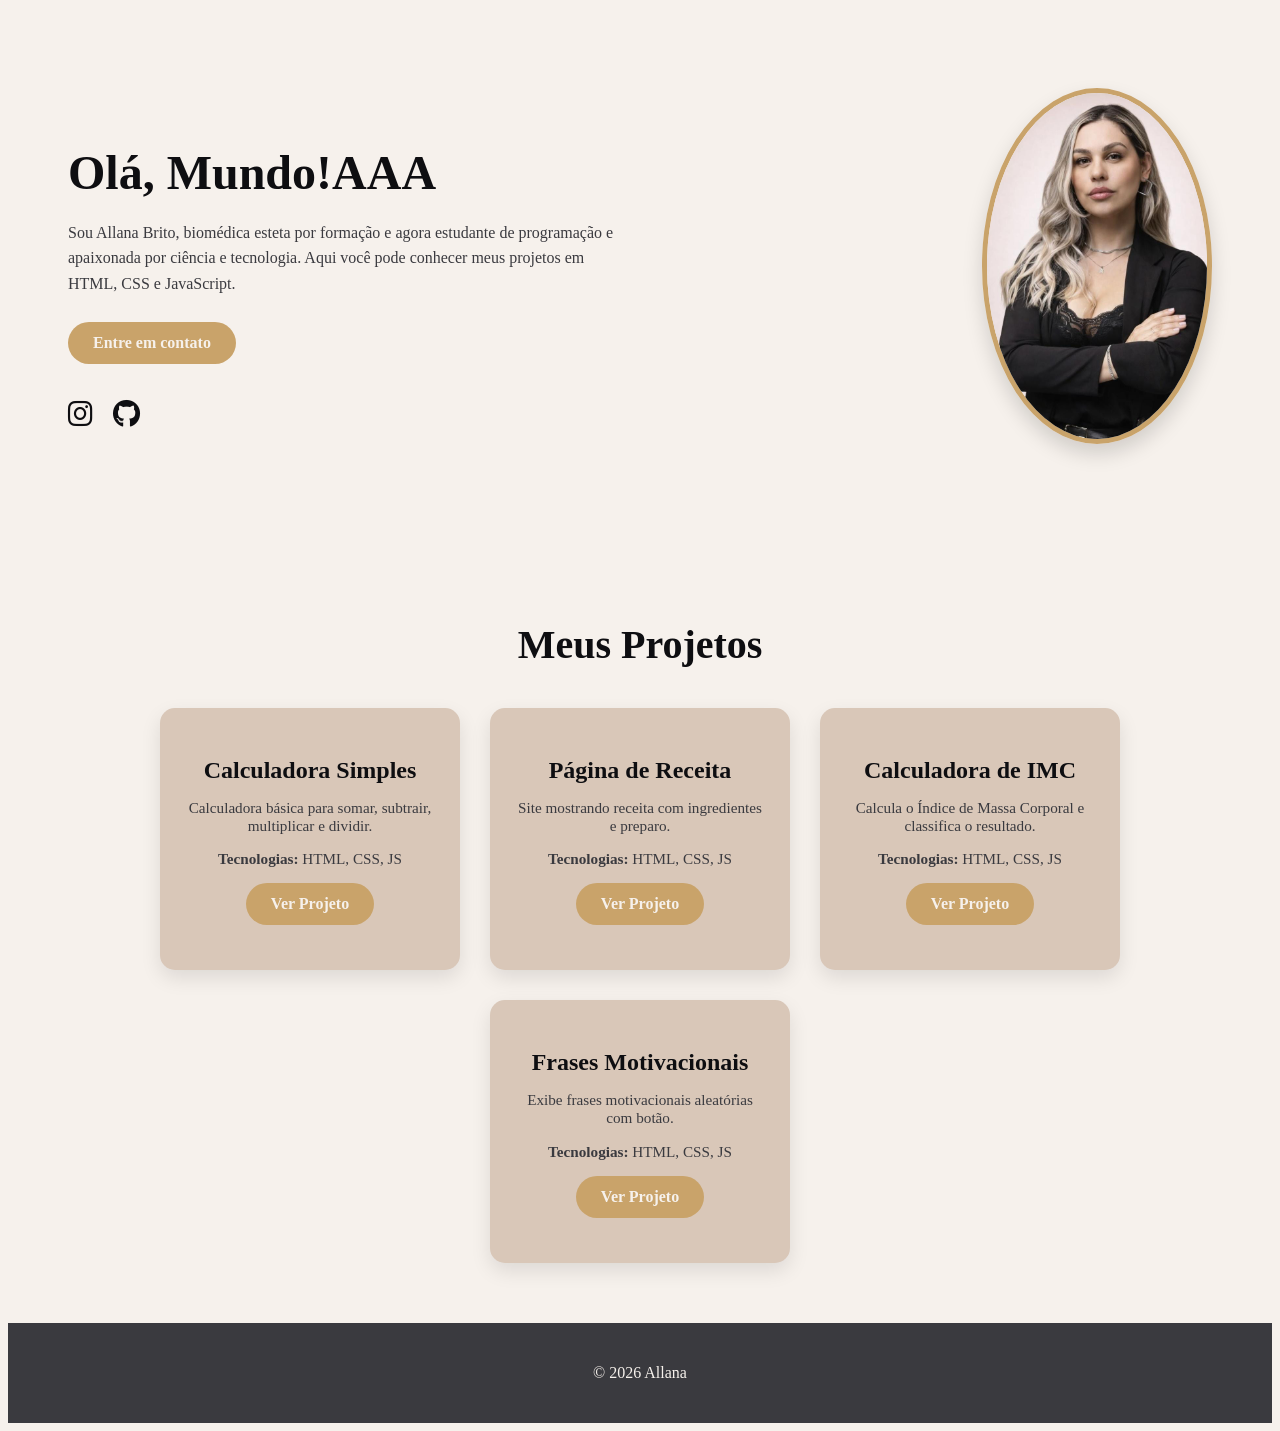
==== index.html @ 39d4d3b6 "meu primeiro commit" ====
<!DOCTYPE html>
<html lang="pt-BR">
<head>
<meta charset="UTF-8">
<meta name="viewport" content="width=device-width, initial-scale=1.0">
<title>Portfólio Allana</title>
<link rel="stylesheet" href="style.css">
<link rel="stylesheet" href="https://cdnjs.cloudflare.com/ajax/libs/font-awesome/6.5.0/css/all.min.css">
</head>
<body>

<!-- Hero Section -->
<section id="sobre" class="hero">
    <div class="hero-texto">
        <h1>Olá, Mundo!AAA</h1>
        <p>Sou Allana Brito, biomédica esteta por formação e agora estudante de programação e apaixonada por ciência e tecnologia. Aqui você pode conhecer meus projetos em HTML, CSS e JavaScript.</p>
        <a href="mailto: allanabrito@hotmail.com" class="botao">Entre em contato</a>
        <div class="redes">
            <a href="https://www.instagram.com/allanabrito_nana?igsh=MTM5dHJxdHVqY3p0cQ==" target="_blank"><i class="fab fa-instagram"></i></a>
            <a href="https://github.com/seuusuario" target="_blank"><i class="fab fa-github"></i></a>
        </div>
    </div>
    <div class="hero-foto">
        <img src="img/allanacerto.jpeg" alt="Foto Allana" class="foto">
    </div>
</section>

<!-- Projetos -->
<section id="projetos">
    <h2>Meus Projetos</h2>
    <div class="cards">

        <div class="card">
            <h3>Calculadora Simples</h3>
            <p>Calculadora básica para somar, subtrair, multiplicar e dividir.</p>
            <p><strong>Tecnologias:</strong> HTML, CSS, JS</p>
            <a href="calculadora/index.html" class="botao">Ver Projeto</a>
        </div>

        <div class="card">
            <h3>Página de Receita</h3>
            <p>Site mostrando receita com ingredientes e preparo.</p>
            <p><strong>Tecnologias:</strong> HTML, CSS, JS</p>
            <a href="receita/index.html" class="botao">Ver Projeto</a>
        </div>

        <div class="card">
            <h3>Calculadora de IMC</h3>
            <p>Calcula o Índice de Massa Corporal e classifica o resultado.</p>
            <p><strong>Tecnologias:</strong> HTML, CSS, JS</p>
            <a href="imc/index.html" class="botao">Ver Projeto</a>
        </div>

        <div class="card">
            <h3>Frases Motivacionais</h3>
            <p>Exibe frases motivacionais aleatórias com botão.</p>
            <p><strong>Tecnologias:</strong> HTML, CSS, JS</p>
            <a href="frases/index.html" class="botao">Ver Projeto</a>
        </div>

    </div>
</section>

<footer>
    <p>©️ 2026 Allana</p>
</footer>

</body>
</html>
---- style.css ----
:root {
    --preto-veludo: #0E0E11;
    --marfim-luxo: #F6F1EC;
    --dourado-champagne: #C9A36A;
    --nude-cientifico: #D9C7B8;
    --grafite-medico: #3A3A3F;
}

•⁠ ⁠{
    margin:0; padding:0; box-sizing:border-box; font-family:'Montserrat', sans-serif;
}

body {
    background-color:var(--marfim-luxo); color:var(--preto-veludo);
}

.hero {
    display:flex; align-items:center; justify-content:space-between; padding:80px 60px; gap:50px;
}

.hero-texto {
    max-width:550px;
}

.hero-texto h1 {
    font-family:'Playfair Display', serif; font-size:3rem; margin-bottom:20px;
}

.hero-texto p {
    color:var(--grafite-medico); line-height:1.6; margin-bottom:25px;
}

.botao {
    display:inline-block; padding:12px 25px; background-color:var(--dourado-champagne); color:var(--marfim-luxo); border-radius:30px; text-decoration:none; font-weight:bold; transition:0.3s; margin-bottom:20px;
}

.botao:hover {
    background-color:var(--preto-veludo); color:var(--marfim-luxo);
}

.redes {font-size:28px; display:flex; gap:20px; margin-top:15px;}
.redes a {color:var(--preto-veludo); transition:0.3s;}
.redes a:hover {color:var(--dourado-champagne);}
.hero-foto .foto {width:220px; border-radius:50%; border:5px solid var(--dourado-champagne); box-shadow:0 10px 20px rgba(0,0,0,0.15); transition:0.3s;}
.hero-foto .foto:hover {transform:scale(1.05);}
#projetos {padding:60px 40px; text-align:center;}
#projetos h2 {font-family:'Playfair Display', serif; font-size:2.5rem; margin-bottom:40px;}
.cards {display:flex; flex-wrap:wrap; justify-content:center; gap:30px;}
.card {background-color:var(--nude-cientifico); padding:25px; border-radius:15px; width:250px; box-shadow:0 8px 20px rgba(0,0,0,0.1); transition:transform 0.3s;}
.card:hover {transform:translateY(-5px);}
.card h3 {font-family:'Playfair Display', serif; font-size:1.5rem; margin-bottom:15px;}
.card p {font-size:0.95rem; margin-bottom:15px; color:var(--grafite-medico);}
footer {text-align:center; padding:25px 0; background-color:var(--grafite-medico); color:var(--marfim-luxo);}
@media screen and (max-width:900px){.hero{flex-direction:column-reverse;text-align:center;}.hero-foto .foto{margin-bottom:20px;}.cards{flex-direction:column;align-items:center;}}
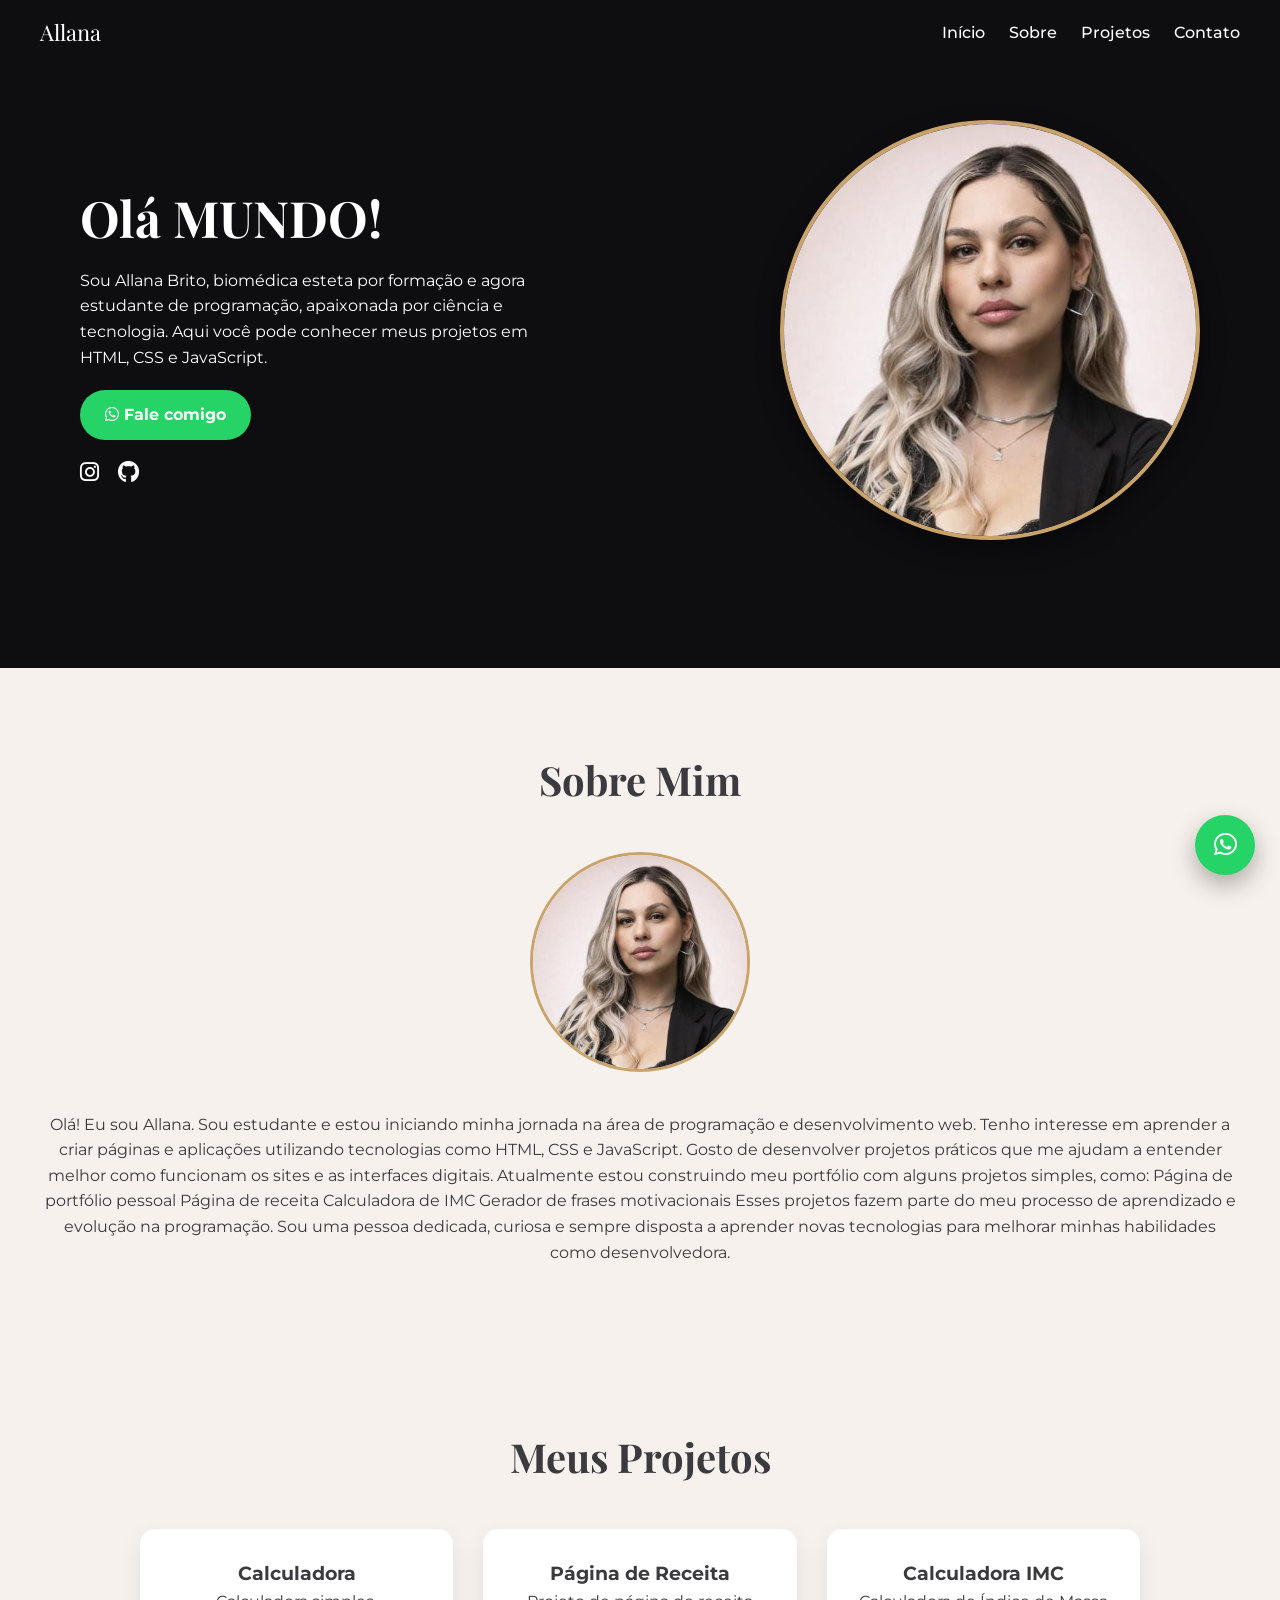
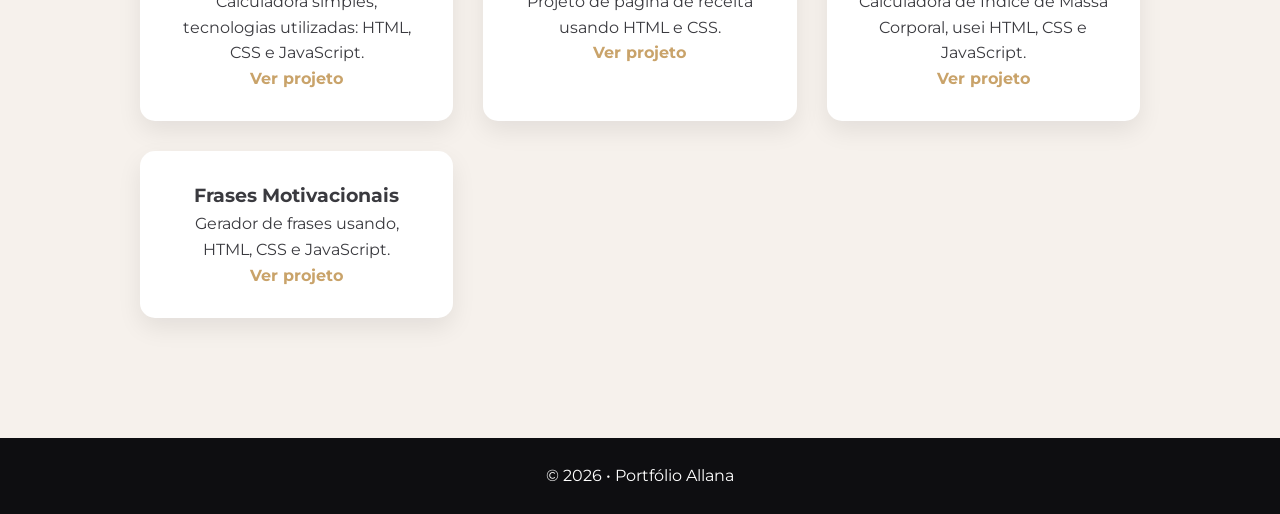
==== commit 3a1ce278: "novos configurações de desing" ====
--- a/index.html
+++ b/index.html
@@ -1,69 +1,196 @@
 <!DOCTYPE html>
-<html lang="pt-BR">
+<html lang="pt-br">
+
 <head>
+
 <meta charset="UTF-8">
 <meta name="viewport" content="width=device-width, initial-scale=1.0">
+
 <title>Portfólio Allana</title>
+
 <link rel="stylesheet" href="style.css">
+
+<link href="https://fonts.googleapis.com/css2?family=Playfair+Display:wght@600&family=Montserrat:wght@300;400;600&display=swap" rel="stylesheet">
+
 <link rel="stylesheet" href="https://cdnjs.cloudflare.com/ajax/libs/font-awesome/6.5.0/css/all.min.css">
+
 </head>
+
 <body>
 
-<!-- Hero Section -->
-<section id="sobre" class="hero">
-    <div class="hero-texto">
-        <h1>Olá, Mundo!AAA</h1>
-        <p>Sou Allana Brito, biomédica esteta por formação e agora estudante de programação e apaixonada por ciência e tecnologia. Aqui você pode conhecer meus projetos em HTML, CSS e JavaScript.</p>
-        <a href="mailto: allanabrito@hotmail.com" class="botao">Entre em contato</a>
-        <div class="redes">
-            <a href="https://www.instagram.com/allanabrito_nana?igsh=MTM5dHJxdHVqY3p0cQ==" target="_blank"><i class="fab fa-instagram"></i></a>
-            <a href="https://github.com/seuusuario" target="_blank"><i class="fab fa-github"></i></a>
-        </div>
-    </div>
-    <div class="hero-foto">
-        <img src="img/allanacerto.jpeg" alt="Foto Allana" class="foto">
-    </div>
+<!-- NAVBAR -->
+
+<header class="navbar">
+
+<div class="logo">Allana</div>
+
+<nav>
+
+<a href="#inicio">Início</a>
+<a href="#sobre">Sobre</a>
+<a href="#projetos">Projetos</a>
+<a href="#contato">Contato</a>
+
+</nav>
+
+</header>
+
+<!-- HERO -->
+
+<section class="hero" id="inicio">
+
+<div class="hero-texto">
+
+<h1>Olá MUNDO!</h1>
+
+<p>Sou Allana Brito, biomédica esteta por formação e agora estudante de programação, apaixonada por ciência e tecnologia. Aqui você pode conhecer meus projetos em HTML, CSS e JavaScript.</p>
+
+<a class="botao-whatsapp" href="https://wa.me/5547996802357" target="_blank">
+
+<i class="fa-brands fa-whatsapp"></i>
+Fale comigo
+
+</a>
+
+<div class="redes">
+
+<a href="https://www.instagram.com/allanabrito_nana?igsh=MTM5dHJxdHVqY3p0cQ=="><i class="fa-brands fa-instagram"></i></a>
+
+<a href="https://github.com/allanabrito"><i class="fa-brands fa-github"></i></a>
+
+</div>
+
+</div>
+
+<div class="hero-foto">
+
+<img src="img/allanacerto.jpeg" alt="Allana">
+
+</div>
+
 </section>
 
-<!-- Projetos -->
-<section id="projetos">
-    <h2>Meus Projetos</h2>
-    <div class="cards">
+<!-- SOBRE -->
 
-        <div class="card">
-            <h3>Calculadora Simples</h3>
-            <p>Calculadora básica para somar, subtrair, multiplicar e dividir.</p>
-            <p><strong>Tecnologias:</strong> HTML, CSS, JS</p>
-            <a href="calculadora/index.html" class="botao">Ver Projeto</a>
-        </div>
+<section class="sobre reveal" id="sobre">
 
-        <div class="card">
-            <h3>Página de Receita</h3>
-            <p>Site mostrando receita com ingredientes e preparo.</p>
-            <p><strong>Tecnologias:</strong> HTML, CSS, JS</p>
-            <a href="receita/index.html" class="botao">Ver Projeto</a>
-        </div>
+<h2>Sobre Mim</h2>
 
-        <div class="card">
-            <h3>Calculadora de IMC</h3>
-            <p>Calcula o Índice de Massa Corporal e classifica o resultado.</p>
-            <p><strong>Tecnologias:</strong> HTML, CSS, JS</p>
-            <a href="imc/index.html" class="botao">Ver Projeto</a>
-        </div>
+<div class="sobre-container">
 
-        <div class="card">
-            <h3>Frases Motivacionais</h3>
-            <p>Exibe frases motivacionais aleatórias com botão.</p>
-            <p><strong>Tecnologias:</strong> HTML, CSS, JS</p>
-            <a href="frases/index.html" class="botao">Ver Projeto</a>
-        </div>
+<img src="img/allanacerto.jpeg" class="foto-sobre">
 
-    </div>
+<p>
+
+Olá! Eu sou Allana.
+
+Sou estudante e estou iniciando minha jornada na área de programação e desenvolvimento web.
+Tenho interesse em aprender a criar páginas e aplicações utilizando tecnologias como HTML, CSS e JavaScript. Gosto de desenvolver projetos práticos que me ajudam a entender melhor como funcionam os sites e as interfaces digitais.
+Atualmente estou construindo meu portfólio com alguns projetos simples, como:
+Página de portfólio pessoal
+Página de receita
+Calculadora de IMC
+Gerador de frases motivacionais
+Esses projetos fazem parte do meu processo de aprendizado e evolução na programação.
+Sou uma pessoa dedicada, curiosa e sempre disposta a aprender novas tecnologias para melhorar minhas habilidades como desenvolvedora.
+</p>
+
+</div>
+
 </section>
 
-<footer>
-    <p>©️ 2026 Allana</p>
+<!-- PROJETOS -->
+
+<section class="projetos reveal" id="projetos">
+
+<h2>Meus Projetos</h2>
+
+<div class="grid-projetos">
+
+<div class="card">
+
+<h3>Calculadora</h3>
+
+<p>Calculadora simples, tecnologias utilizadas: HTML, CSS e JavaScript.</p>
+
+<a href="calculadora/index.html">Ver projeto</a>
+
+</div>
+
+<div class="card">
+
+<h3>Página de Receita</h3>
+
+<p>Projeto de página de receita usando HTML e CSS.</p>
+
+<a href="receita/index.html">Ver projeto</a>
+
+</div>
+
+<div class="card">
+
+<h3>Calculadora IMC</h3>
+
+<p>Calculadora de Índice de Massa Corporal, usei HTML, CSS e JavaScript.</p>
+
+<a href="imc/index.html">Ver projeto</a>
+
+</div>
+
+<div class="card">
+
+<h3>Frases Motivacionais</h3>
+
+<p>Gerador de frases usando, HTML, CSS e JavaScript.</p>
+
+<a href="frases/index.html">Ver projeto</a>
+
+</div>
+
+</div>
+
+</section>
+
+<!-- FOOTER -->
+
+<footer id="contato">
+
+<p>©️ 2026 • Portfólio Allana</p>
+
 </footer>
 
+<!-- BOTÃO WHATSAPP FLUTUANTE -->
+
+<a href="https://wa.me/5547996802357" class="whatsapp-fixo" target="_blank">
+
+<i class="fa-brands fa-whatsapp"></i>
+
+</a>
+
+<!-- SCRIPT ANIMAÇÃO -->
+
+<script>
+
+window.addEventListener("scroll", function() {
+
+const reveals = document.querySelectorAll(".reveal");
+
+for (let i = 0; i < reveals.length; i++) {
+
+let windowHeight = window.innerHeight;
+let elementTop = reveals[i].getBoundingClientRect().top;
+let elementVisible = 100;
+
+if (elementTop < windowHeight - elementVisible) {
+reveals[i].classList.add("active");
+}
+
+}
+
+});
+
+</script>
+
 </body>
+
 </html>
--- a/style.css
+++ b/style.css
@@ -1,54 +1,287 @@
-:root {
-    --preto-veludo: #0E0E11;
-    --marfim-luxo: #F6F1EC;
-    --dourado-champagne: #C9A36A;
-    --nude-cientifico: #D9C7B8;
-    --grafite-medico: #3A3A3F;
-}
-
-•⁠ ⁠{
-    margin:0; padding:0; box-sizing:border-box; font-family:'Montserrat', sans-serif;
-}
-
-body {
-    background-color:var(--marfim-luxo); color:var(--preto-veludo);
-}
-
-.hero {
-    display:flex; align-items:center; justify-content:space-between; padding:80px 60px; gap:50px;
-}
-
-.hero-texto {
-    max-width:550px;
-}
-
-.hero-texto h1 {
-    font-family:'Playfair Display', serif; font-size:3rem; margin-bottom:20px;
-}
-
-.hero-texto p {
-    color:var(--grafite-medico); line-height:1.6; margin-bottom:25px;
-}
-
-.botao {
-    display:inline-block; padding:12px 25px; background-color:var(--dourado-champagne); color:var(--marfim-luxo); border-radius:30px; text-decoration:none; font-weight:bold; transition:0.3s; margin-bottom:20px;
-}
-
-.botao:hover {
-    background-color:var(--preto-veludo); color:var(--marfim-luxo);
-}
-
-.redes {font-size:28px; display:flex; gap:20px; margin-top:15px;}
-.redes a {color:var(--preto-veludo); transition:0.3s;}
-.redes a:hover {color:var(--dourado-champagne);}
-.hero-foto .foto {width:220px; border-radius:50%; border:5px solid var(--dourado-champagne); box-shadow:0 10px 20px rgba(0,0,0,0.15); transition:0.3s;}
-.hero-foto .foto:hover {transform:scale(1.05);}
-#projetos {padding:60px 40px; text-align:center;}
-#projetos h2 {font-family:'Playfair Display', serif; font-size:2.5rem; margin-bottom:40px;}
-.cards {display:flex; flex-wrap:wrap; justify-content:center; gap:30px;}
-.card {background-color:var(--nude-cientifico); padding:25px; border-radius:15px; width:250px; box-shadow:0 8px 20px rgba(0,0,0,0.1); transition:transform 0.3s;}
-.card:hover {transform:translateY(-5px);}
-.card h3 {font-family:'Playfair Display', serif; font-size:1.5rem; margin-bottom:15px;}
-.card p {font-size:0.95rem; margin-bottom:15px; color:var(--grafite-medico);}
-footer {text-align:center; padding:25px 0; background-color:var(--grafite-medico); color:var(--marfim-luxo);}
-@media screen and (max-width:900px){.hero{flex-direction:column-reverse;text-align:center;}.hero-foto .foto{margin-bottom:20px;}.cards{flex-direction:column;align-items:center;}}+*{
+margin:0;
+padding:0;
+box-sizing:border-box;
+}
+
+body{
+
+font-family:'Montserrat', sans-serif;
+background:#F6F1EC;
+color:#3A3A3F;
+line-height:1.6;
+
+}
+
+/* NAVBAR */
+
+.navbar{
+
+position:fixed;
+top:0;
+width:100%;
+background:#0E0E11;
+color:white;
+display:flex;
+justify-content:space-between;
+align-items:center;
+padding:15px 40px;
+z-index:1000;
+
+}
+
+.navbar a{
+
+color:white;
+margin-left:20px;
+text-decoration:none;
+font-weight:500;
+
+}
+
+.navbar a:hover{
+
+color:#C9A36A;
+
+}
+
+.logo{
+
+font-family:'Playfair Display', serif;
+font-size:22px;
+
+}
+
+/* HERO */
+
+.hero{
+
+display:flex;
+justify-content:space-between;
+align-items:center;
+padding:120px 80px;
+background:#0E0E11;
+color:white;
+flex-wrap:wrap;
+
+}
+
+.hero-texto{
+
+max-width:500px;
+
+}
+
+.hero h1{
+
+font-family:'Playfair Display', serif;
+font-size:50px;
+margin-bottom:10px;
+
+}
+
+.hero p{
+
+margin-bottom:20px;
+
+}
+
+.hero-foto img{
+
+width:420px;
+height:420px;
+border-radius:50%;
+border:4px solid #C9A36A;
+object-fit:cover;
+object-position: center top;
+box-shadow:0 10px 25px rgba(0,0,0,0.4);
+
+}
+
+/* BOTÃO WHATSAPP */
+
+.botao-whatsapp{
+
+background:#25D366;
+padding:12px 25px;
+border-radius:30px;
+color:white;
+text-decoration:none;
+font-weight:bold;
+display:inline-block;
+margin-bottom:15px;
+transition:0.3s;
+
+}
+
+.botao-whatsapp:hover{
+
+transform:scale(1.05);
+
+}
+
+/* REDES */
+
+.redes a{
+
+color:white;
+font-size:22px;
+margin-right:15px;
+
+}
+
+/* SOBRE */
+
+.sobre{
+
+padding:80px 40px;
+text-align:center;
+
+}
+
+.sobre h2{
+
+font-family:'Playfair Display', serif;
+font-size:40px;
+margin-bottom:40px;
+
+}
+
+.sobre-container{
+
+display:flex;
+align-items:center;
+justify-content:center;
+gap:40px;
+flex-wrap:wrap;
+
+}
+
+.foto-sobre{
+
+width:220px;
+height:220px;
+border-radius:50%;
+border:3px solid #C9A36A;
+object-fit:cover;
+object-position: center top;
+
+}
+
+/* PROJETOS */
+
+.projetos{
+
+padding:80px 40px;
+text-align:center;
+
+}
+
+.projetos h2{
+
+font-family:'Playfair Display', serif;
+font-size:40px;
+margin-bottom:40px;
+
+}
+
+.grid-projetos{
+
+display:grid;
+grid-template-columns:repeat(auto-fit,minmax(240px,1fr));
+gap:30px;
+max-width:1000px;
+margin:auto;
+
+}
+
+/* CARDS */
+
+.card{
+
+background:white;
+padding:30px;
+border-radius:15px;
+box-shadow:0 10px 25px rgba(0,0,0,0.08);
+transition:0.3s;
+
+}
+
+.card:hover{
+
+transform:translateY(-10px);
+box-shadow:0 15px 35px rgba(0,0,0,0.15);
+
+}
+
+.card a{
+
+color:#C9A36A;
+text-decoration:none;
+font-weight:bold;
+
+}
+
+/* FOOTER */
+
+footer{
+
+background:#0E0E11;
+color:white;
+text-align:center;
+padding:25px;
+margin-top:40px;
+
+}
+
+/* WHATSAPP FLUTUANTE */
+
+.whatsapp-fixo{
+
+position:fixed;
+bottom:25px;
+right:25px;
+background:#25D366;
+color:white;
+width:60px;
+height:60px;
+border-radius:50%;
+display:flex;
+align-items:center;
+justify-content:center;
+font-size:26px;
+box-shadow:0 10px 25px rgba(0,0,0,0.3);
+text-decoration:none;
+
+}
+
+/* ANIMAÇÃO */
+
+.reveal{
+
+opacity:0;
+transform:translateY(40px);
+transition:all 0.6s ease;
+
+}
+
+.reveal.active{
+
+opacity:1;
+transform:translateY(0);
+
+}
+
+/* RESPONSIVO */
+
+@media(max-width:768px){
+
+.hero{
+
+flex-direction:column;
+text-align:center;
+padding:120px 40px;
+
+}
+
+}
